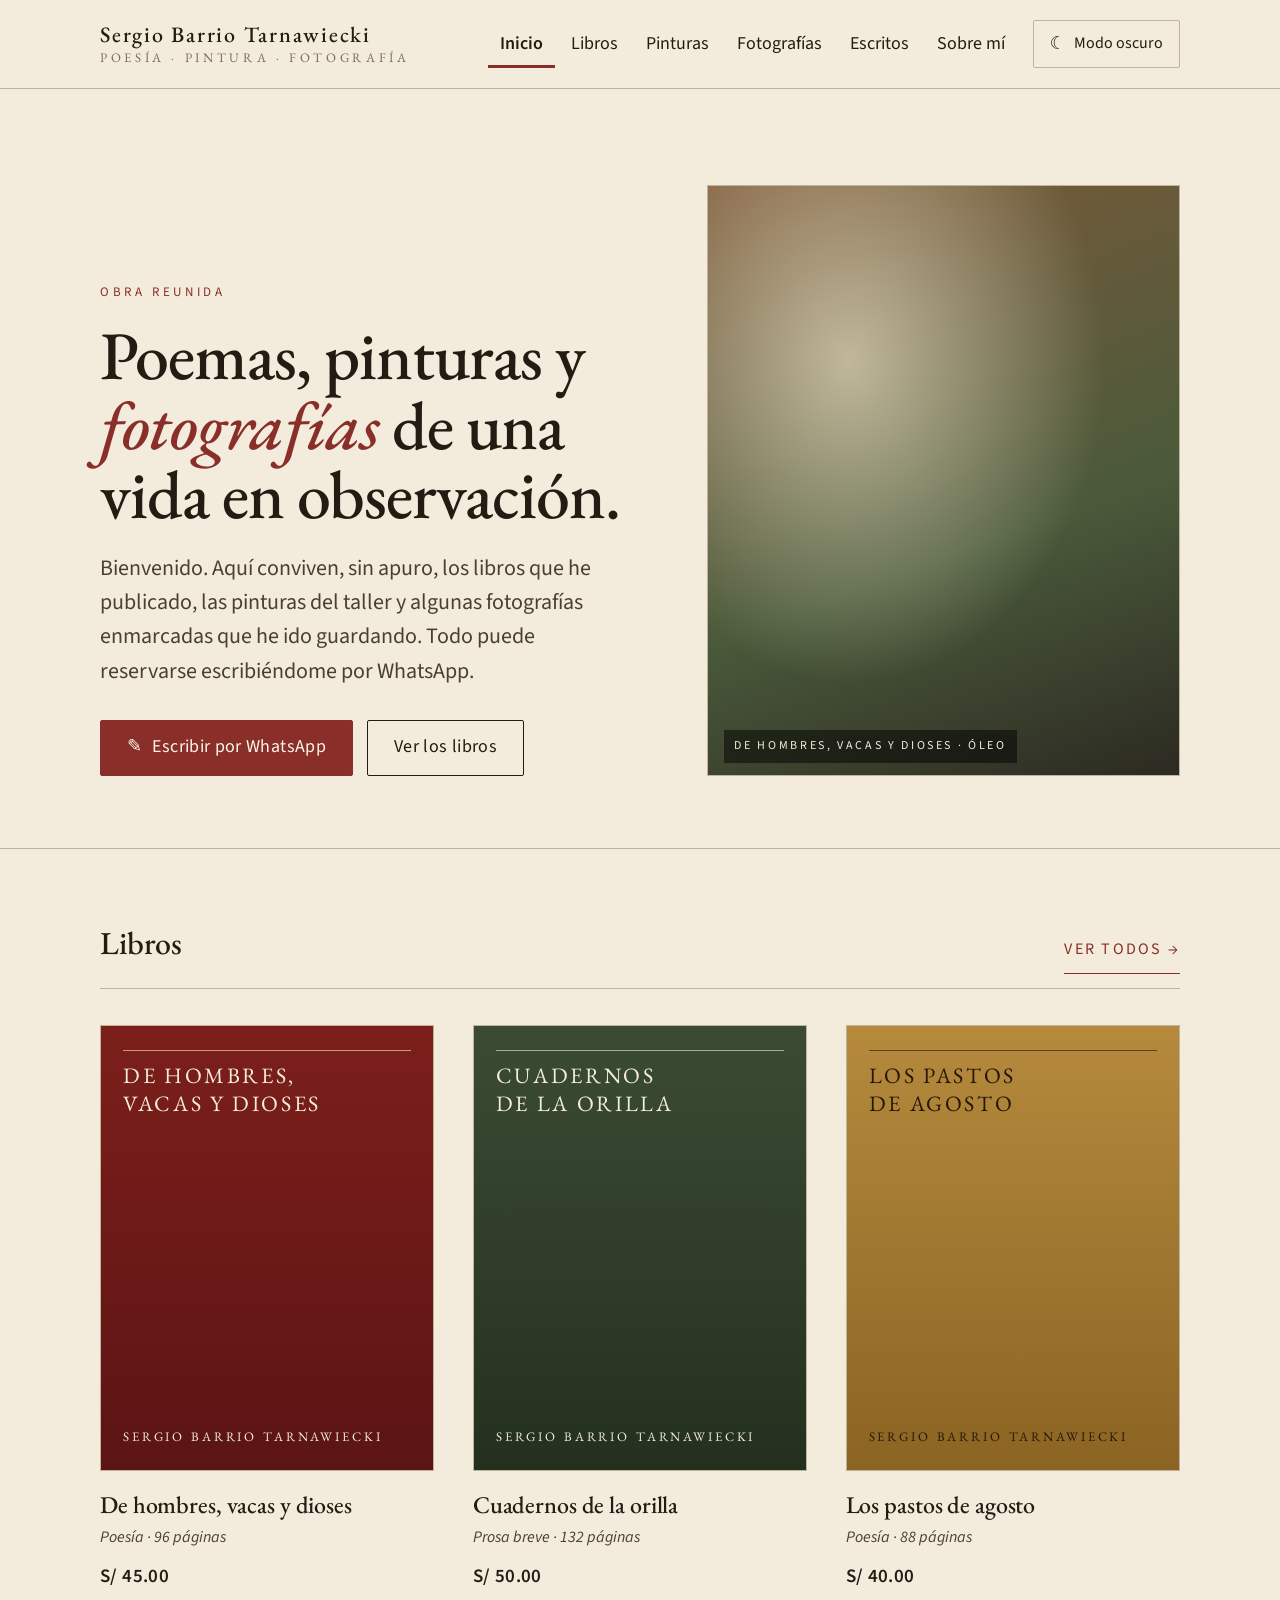
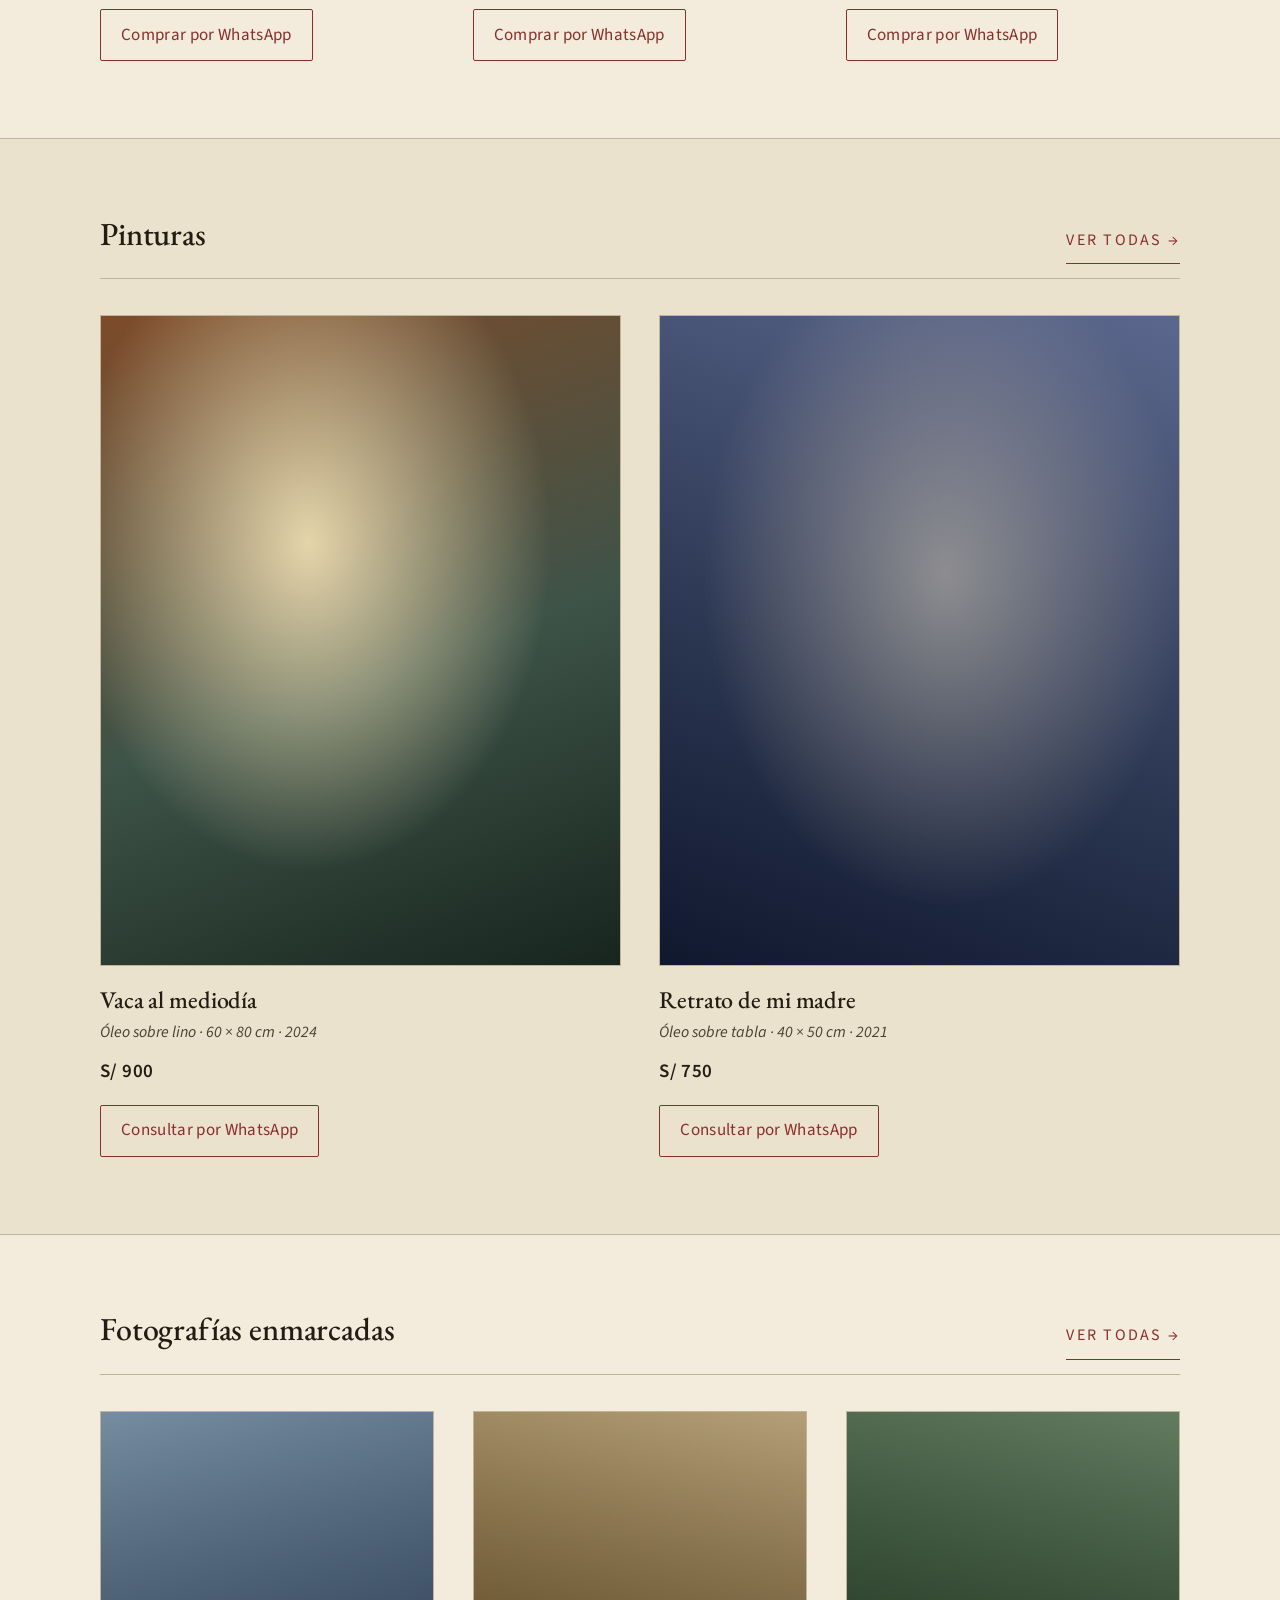
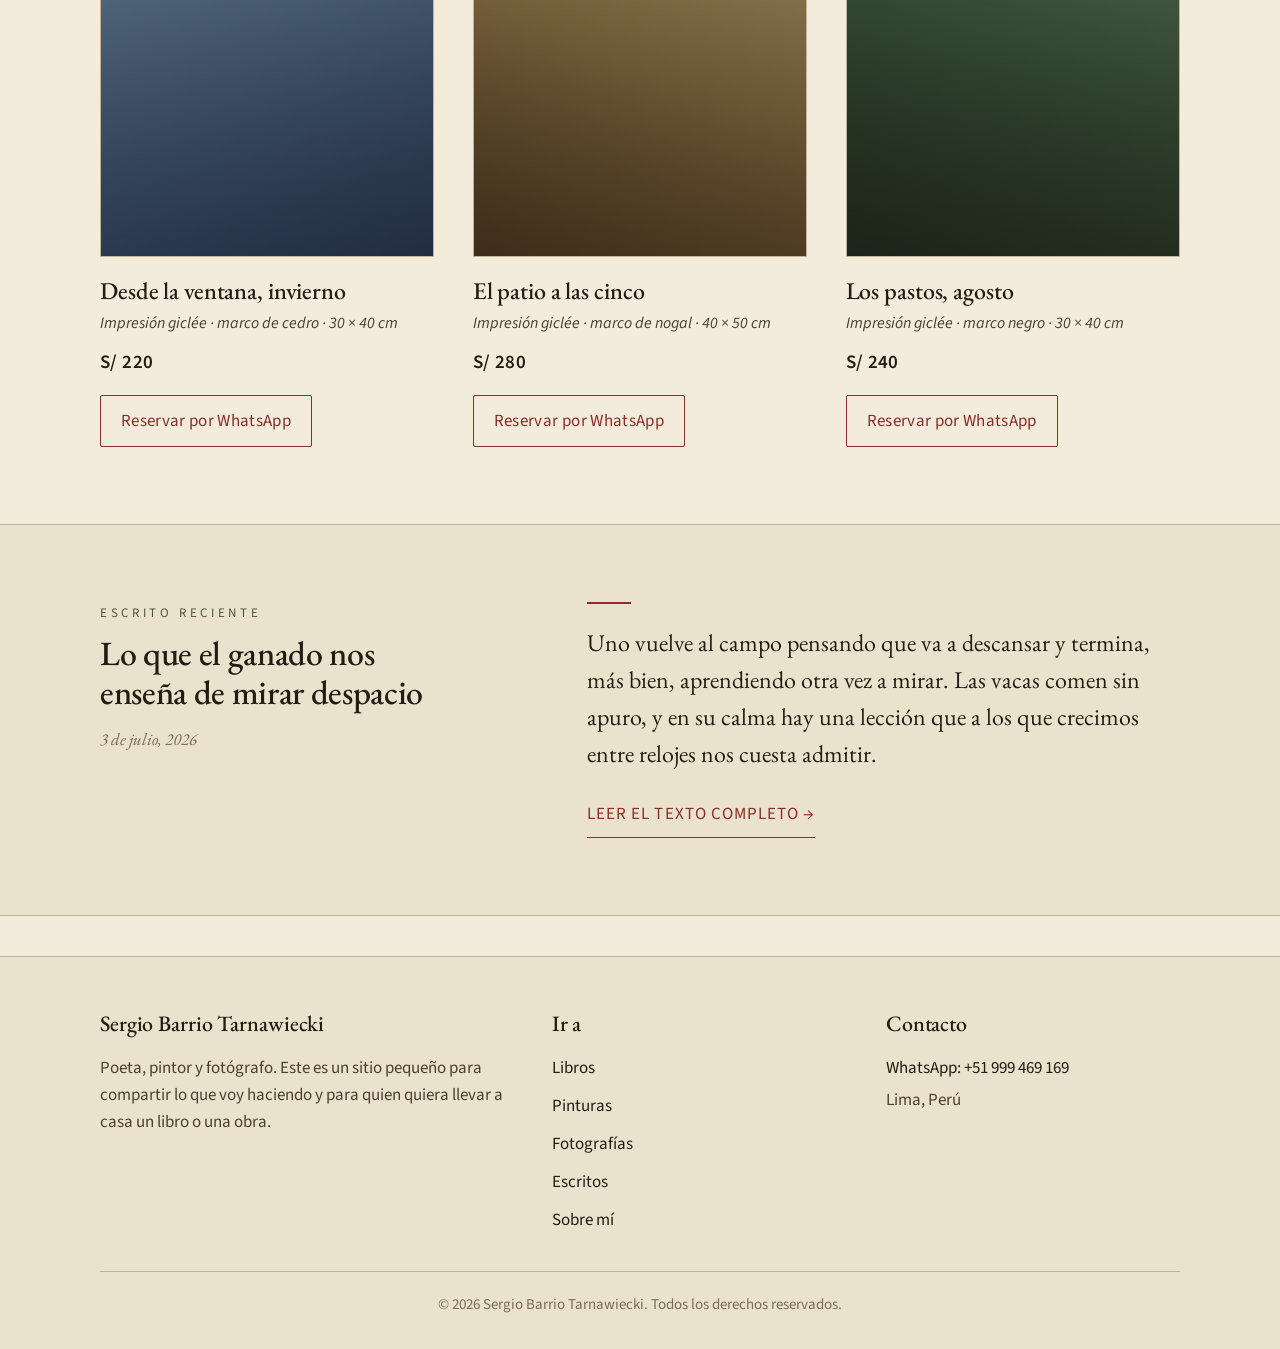
==== index.html @ f4aec934 "Add elder-friendly personal site for Sergio Barrio Tarnawiecki Static HTML/CSS/JS site organized aro" ====
<!doctype html>
<html lang="es">
<head>
  <meta charset="utf-8">
  <meta name="viewport" content="width=device-width, initial-scale=1">
  <title>Sergio Barrio Tarnawiecki — Poesía, pintura y fotografía</title>
  <meta name="description" content="Sitio personal de Sergio Barrio Tarnawiecki. Libros, pinturas y fotografías enmarcadas a la venta, y una selección de escritos.">
  <link rel="stylesheet" href="styles.css">
  <script src="script.js" defer></script>
</head>
<body>
  <a class="skip-link" href="#contenido">Saltar al contenido principal</a>

  <!-- ================= CABECERA ================= -->
  <header class="site-header">
    <div class="container">
      <a class="brand" href="index.html" aria-label="Sergio Barrio Tarnawiecki, inicio">
        Sergio Barrio Tarnawiecki
        <small>Poesía · Pintura · Fotografía</small>
      </a>
      <div class="site-header__nav-wrap">
        <nav class="main-nav" aria-label="Menú principal">
        <ul>
          <li><a href="index.html" aria-current="page">Inicio</a></li>
          <li><a href="libros.html">Libros</a></li>
          <li><a href="pinturas.html">Pinturas</a></li>
          <li><a href="fotografias.html">Fotografías</a></li>
          <li><a href="escritos.html">Escritos</a></li>
          <li><a href="sobre.html">Sobre mí</a></li>
        </ul>
      </nav>
      <button type="button" class="theme-toggle" data-theme-toggle aria-pressed="false">
        <span class="icon" data-theme-icon aria-hidden="true">☾</span>
        <span data-theme-label>Modo oscuro</span>
      </button>
      </div>
    </div>
  </header>

  <main id="contenido">

    <!-- ================= HÉROE ================= -->
    <section class="hero">
      <div class="container hero__grid">
        <div>
          <p class="hero__kicker">Obra reunida</p>
          <h1 class="hero__title">
            Poemas, pinturas y <em>fotografías</em> de una vida en observación.
          </h1>
          <p class="hero__lead">
            Bienvenido. Aquí conviven, sin apuro, los libros que he publicado, las
            pinturas del taller y algunas fotografías enmarcadas que he ido
            guardando. Todo puede reservarse escribiéndome por WhatsApp.
          </p>
          <div class="hero__cta-row">
            <a class="btn btn--primary"
               href="https://wa.me/51999469169?text=Hola%20Sergio%2C%20quisiera%20conversar%20sobre%20su%20obra."
               target="_blank" rel="noopener">
              <span class="btn__icon" aria-hidden="true">✎</span>
              Escribir por WhatsApp
            </a>
            <a class="btn btn--ghost" href="libros.html">Ver los libros</a>
          </div>
        </div>
        <!--
          FIGURA DEL HÉROE
          Cuando tengas una foto de la obra destacada, reemplaza la línea del <div>
          por: <img src="assets/obra-destacada.jpg" alt="Descripción breve de la pintura">
          Mientras tanto, se muestra un fondo pintado por CSS.
        -->
        <figure class="hero__figure painterly" data-caption="De hombres, vacas y dioses · óleo"
                role="img" aria-label="Obra destacada del taller"></figure>
      </div>
    </section>

    <!-- ================= LIBROS (vista previa) ================= -->
    <section class="section">
      <div class="container">
        <div class="section__head">
          <h2>Libros</h2>
          <a class="section__more" href="libros.html">Ver todos →</a>
        </div>

        <div class="grid grid--3">
          <!-- LIBRO 1 -->
          <article class="card">
            <div class="card__thumb book-cover book-cover--red">
              <div class="book-cover__rule"></div>
              <div class="book-cover__title">De hombres,<br>vacas y dioses</div>
              <div class="book-cover__author">Sergio Barrio Tarnawiecki</div>
            </div>
            <h3 class="card__title">De hombres, vacas y dioses</h3>
            <p class="card__meta">Poesía · 96 páginas</p>
            <p class="card__price">S/ 45.00</p>
            <div class="card__actions">
              <a class="btn btn--buy"
                 href="https://wa.me/51999469169?text=Hola%20Sergio%2C%20me%20interesa%20el%20libro%20%22De%20hombres%2C%20vacas%20y%20dioses%22."
                 target="_blank" rel="noopener">Comprar por WhatsApp</a>
            </div>
          </article>

          <!-- LIBRO 2 -->
          <article class="card">
            <div class="card__thumb book-cover book-cover--green">
              <div class="book-cover__rule"></div>
              <div class="book-cover__title">Cuadernos<br>de la orilla</div>
              <div class="book-cover__author">Sergio Barrio Tarnawiecki</div>
            </div>
            <h3 class="card__title">Cuadernos de la orilla</h3>
            <p class="card__meta">Prosa breve · 132 páginas</p>
            <p class="card__price">S/ 50.00</p>
            <div class="card__actions">
              <a class="btn btn--buy"
                 href="https://wa.me/51999469169?text=Hola%20Sergio%2C%20me%20interesa%20el%20libro%20%22Cuadernos%20de%20la%20orilla%22."
                 target="_blank" rel="noopener">Comprar por WhatsApp</a>
            </div>
          </article>

          <!-- LIBRO 3 -->
          <article class="card">
            <div class="card__thumb book-cover book-cover--ochre">
              <div class="book-cover__rule"></div>
              <div class="book-cover__title">Los pastos<br>de agosto</div>
              <div class="book-cover__author">Sergio Barrio Tarnawiecki</div>
            </div>
            <h3 class="card__title">Los pastos de agosto</h3>
            <p class="card__meta">Poesía · 88 páginas</p>
            <p class="card__price">S/ 40.00</p>
            <div class="card__actions">
              <a class="btn btn--buy"
                 href="https://wa.me/51999469169?text=Hola%20Sergio%2C%20me%20interesa%20el%20libro%20%22Los%20pastos%20de%20agosto%22."
                 target="_blank" rel="noopener">Comprar por WhatsApp</a>
            </div>
          </article>
        </div>
      </div>
    </section>

    <!-- ================= PINTURAS (vista previa) ================= -->
    <section class="section section--alt">
      <div class="container">
        <div class="section__head">
          <h2>Pinturas</h2>
          <a class="section__more" href="pinturas.html">Ver todas →</a>
        </div>

        <div class="grid grid--2">
          <!-- PINTURA 1 -->
          <article class="card card--wide">
            <div class="card__thumb painterly painterly--dawn" role="img" aria-label="Pintura al óleo: Vaca al mediodía"></div>
            <h3 class="card__title">Vaca al mediodía</h3>
            <p class="card__meta">Óleo sobre lino · 60 × 80 cm · 2024</p>
            <p class="card__price">S/ 900</p>
            <div class="card__actions">
              <a class="btn btn--buy"
                 href="https://wa.me/51999469169?text=Hola%20Sergio%2C%20me%20interesa%20la%20pintura%20%22Vaca%20al%20mediod%C3%ADa%22."
                 target="_blank" rel="noopener">Consultar por WhatsApp</a>
            </div>
          </article>

          <!-- PINTURA 2 -->
          <article class="card card--wide">
            <div class="card__thumb painterly painterly--blue" role="img" aria-label="Pintura al óleo: Retrato de mi madre"></div>
            <h3 class="card__title">Retrato de mi madre</h3>
            <p class="card__meta">Óleo sobre tabla · 40 × 50 cm · 2021</p>
            <p class="card__price">S/ 750</p>
            <div class="card__actions">
              <a class="btn btn--buy"
                 href="https://wa.me/51999469169?text=Hola%20Sergio%2C%20me%20interesa%20la%20pintura%20%22Retrato%20de%20mi%20madre%22."
                 target="_blank" rel="noopener">Consultar por WhatsApp</a>
            </div>
          </article>
        </div>
      </div>
    </section>

    <!-- ================= FOTOGRAFÍAS (vista previa) ================= -->
    <section class="section">
      <div class="container">
        <div class="section__head">
          <h2>Fotografías enmarcadas</h2>
          <a class="section__more" href="fotografias.html">Ver todas →</a>
        </div>

        <div class="grid grid--3">
          <article class="card">
            <div class="card__thumb painterly painterly--window" role="img" aria-label="Fotografía: Desde la ventana, invierno"></div>
            <h3 class="card__title">Desde la ventana, invierno</h3>
            <p class="card__meta">Impresión giclée · marco de cedro · 30 × 40 cm</p>
            <p class="card__price">S/ 220</p>
            <div class="card__actions">
              <a class="btn btn--buy"
                 href="https://wa.me/51999469169?text=Hola%20Sergio%2C%20me%20interesa%20la%20fotograf%C3%ADa%20%22Desde%20la%20ventana%2C%20invierno%22."
                 target="_blank" rel="noopener">Reservar por WhatsApp</a>
            </div>
          </article>

          <article class="card">
            <div class="card__thumb painterly painterly--patio" role="img" aria-label="Fotografía: El patio a las cinco"></div>
            <h3 class="card__title">El patio a las cinco</h3>
            <p class="card__meta">Impresión giclée · marco de nogal · 40 × 50 cm</p>
            <p class="card__price">S/ 280</p>
            <div class="card__actions">
              <a class="btn btn--buy"
                 href="https://wa.me/51999469169?text=Hola%20Sergio%2C%20me%20interesa%20la%20fotograf%C3%ADa%20%22El%20patio%20a%20las%20cinco%22."
                 target="_blank" rel="noopener">Reservar por WhatsApp</a>
            </div>
          </article>

          <article class="card">
            <div class="card__thumb painterly painterly--field" role="img" aria-label="Fotografía: Los pastos, agosto"></div>
            <h3 class="card__title">Los pastos, agosto</h3>
            <p class="card__meta">Impresión giclée · marco negro · 30 × 40 cm</p>
            <p class="card__price">S/ 240</p>
            <div class="card__actions">
              <a class="btn btn--buy"
                 href="https://wa.me/51999469169?text=Hola%20Sergio%2C%20me%20interesa%20la%20fotograf%C3%ADa%20%22Los%20pastos%2C%20agosto%22."
                 target="_blank" rel="noopener">Reservar por WhatsApp</a>
            </div>
          </article>
        </div>
      </div>
    </section>

    <!-- ================= ESCRITO RECIENTE ================= -->
    <section class="section section--alt">
      <div class="container">
        <div class="featured-writing">
          <div>
            <p class="featured-writing__label">Escrito reciente</p>
            <h2>Lo que el ganado nos enseña de mirar despacio</h2>
            <time datetime="2026-07-03">3 de julio, 2026</time>
          </div>
          <div>
            <blockquote>
              Uno vuelve al campo pensando que va a descansar y termina, más bien,
              aprendiendo otra vez a mirar. Las vacas comen sin apuro, y en su
              calma hay una lección que a los que crecimos entre relojes nos
              cuesta admitir.
            </blockquote>
            <a class="read-more" href="escritos.html#mirar-despacio">Leer el texto completo →</a>
          </div>
        </div>
      </div>
    </section>

  </main>

  <!-- ================= PIE ================= -->
  <footer class="site-footer">
    <div class="container">
      <div class="site-footer__grid">
        <div>
          <h3>Sergio Barrio Tarnawiecki</h3>
          <p>Poeta, pintor y fotógrafo. Este es un sitio pequeño para compartir
             lo que voy haciendo y para quien quiera llevar a casa un libro o
             una obra.</p>
        </div>
        <div>
          <h3>Ir a</h3>
          <ul>
            <li><a href="libros.html">Libros</a></li>
            <li><a href="pinturas.html">Pinturas</a></li>
            <li><a href="fotografias.html">Fotografías</a></li>
            <li><a href="escritos.html">Escritos</a></li>
            <li><a href="sobre.html">Sobre mí</a></li>
          </ul>
        </div>
        <div>
          <h3>Contacto</h3>
          <p>
            <a href="https://wa.me/51999469169?text=Hola%20Sergio."
               target="_blank" rel="noopener">WhatsApp: +51 999 469 169</a>
          </p>
          <p>Lima, Perú</p>
        </div>
      </div>
      <div class="site-footer__bottom">
        © <span id="year">2026</span> Sergio Barrio Tarnawiecki. Todos los derechos reservados.
      </div>
    </div>
  </footer>

  <script>
    document.getElementById('year').textContent = new Date().getFullYear();
  </script>
</body>
</html>
---- styles.css ----
/* ============================================================
   Sergio Barrio Tarnawiecki — sitio personal
   Estilo: "Papel de Otoño" — cálido, literario, editorial
   ============================================================ */

@import url('https://fonts.googleapis.com/css2?family=EB+Garamond:ital,wght@0,400;0,500;0,600;1,400;1,500&family=Source+Sans+3:wght@400;500;600;700&display=swap');

/* ---------- Reset ---------- */
*, *::before, *::after { box-sizing: border-box; }
html { scroll-behavior: smooth; }
body, h1, h2, h3, h4, p, ul, ol, figure, blockquote { margin: 0; }
ul, ol { padding: 0; list-style: none; }
img { max-width: 100%; height: auto; display: block; }
button { font: inherit; cursor: pointer; }
a { color: inherit; }

/* ---------- Design tokens (claro por defecto) ---------- */
:root {
  --paper:    #F3ECDC;
  --paper-2:  #EBE2CE;
  --paper-3:  #E5DAC0;
  --ink:      #241C13;
  --ink-2:    #4C3F30;
  --ink-3:    #7A6B58;
  --oxblood:  #8A2E2A;
  --oxblood-2:#A83D38;
  --moss:     #4A5A3A;
  --ochre:    #C89B4A;
  --rule:     #BFB39A;
  --rule-2:   #D6CCB4;
  --focus:    #241C13;

  --font-display: "EB Garamond", "Iowan Old Style", "Palatino Linotype", "Book Antiqua", Georgia, serif;
  --font-body:    "Source Sans 3", "Optima", "Candara", "Segoe UI", system-ui, sans-serif;

  --fs-body: 19px;
  --fs-lead: 22px;
  --fs-h4:   24px;
  --fs-h3:   32px;
  --fs-h2:   clamp(36px, 4.4vw, 52px);
  --fs-h1:   clamp(44px, 5.6vw, 68px);

  --touch:   56px;
  --touch-sm: 52px;

  --container: 1160px;
  --gutter: clamp(20px, 4vw, 40px);
}

@media (prefers-color-scheme: dark) {
  :root {
    --paper:    #14100A;
    --paper-2:  #1E1811;
    --paper-3:  #2B2318;
    --ink:      #F0E8D3;
    --ink-2:    #C7BCA2;
    --ink-3:    #8F836C;
    --oxblood:  #D46E60;
    --oxblood-2:#B85042;
    --moss:     #9BB283;
    --ochre:    #E0B25E;
    --rule:     #3A3226;
    --rule-2:   #4A4032;
    --focus:    #F0E8D3;
  }
}

:root[data-theme="light"] {
  --paper: #F3ECDC; --paper-2: #EBE2CE; --paper-3: #E5DAC0;
  --ink: #241C13; --ink-2: #4C3F30; --ink-3: #7A6B58;
  --oxblood: #8A2E2A; --oxblood-2: #A83D38;
  --moss: #4A5A3A; --ochre: #C89B4A;
  --rule: #BFB39A; --rule-2: #D6CCB4;
  --focus: #241C13;
}
:root[data-theme="dark"] {
  --paper: #14100A; --paper-2: #1E1811; --paper-3: #2B2318;
  --ink: #F0E8D3; --ink-2: #C7BCA2; --ink-3: #8F836C;
  --oxblood: #D46E60; --oxblood-2: #B85042;
  --moss: #9BB283; --ochre: #E0B25E;
  --rule: #3A3226; --rule-2: #4A4032;
  --focus: #F0E8D3;
}

/* ---------- Base ---------- */
body {
  background: var(--paper);
  color: var(--ink);
  font-family: var(--font-body);
  font-size: var(--fs-body);
  line-height: 1.7;
  -webkit-font-smoothing: antialiased;
  text-rendering: optimizeLegibility;
  min-height: 100vh;
  display: flex;
  flex-direction: column;
}

main { flex: 1; }

/* Focus visible para navegación con teclado */
a:focus-visible,
button:focus-visible,
[tabindex]:focus-visible {
  outline: 3px solid var(--focus);
  outline-offset: 3px;
  border-radius: 2px;
}

/* Enlace "saltar al contenido" */
.skip-link {
  position: absolute;
  left: -9999px;
  top: 0;
  background: var(--ink);
  color: var(--paper);
  padding: 14px 20px;
  font-size: 18px;
  z-index: 100;
  text-decoration: none;
}
.skip-link:focus { left: 12px; top: 12px; }

/* ---------- Contenedor ---------- */
.container {
  width: 100%;
  max-width: var(--container);
  margin: 0 auto;
  padding: 0 var(--gutter);
}

/* ---------- Cabecera del sitio ---------- */
.site-header {
  border-bottom: 1px solid var(--rule);
  background: var(--paper);
  position: sticky;
  top: 0;
  z-index: 40;
}
.site-header .container {
  display: flex;
  align-items: center;
  justify-content: space-between;
  gap: 16px 24px;
  min-height: 88px;
  flex-wrap: wrap;
  padding-top: 16px;
  padding-bottom: 16px;
}
.site-header__nav-wrap {
  display: flex;
  align-items: center;
  gap: 8px 16px;
  flex-wrap: wrap;
  justify-content: flex-end;
  flex: 1 1 auto;
}
.brand {
  font-family: var(--font-display);
  font-weight: 500;
  font-size: 22px;
  letter-spacing: 0.08em;
  text-decoration: none;
  color: var(--ink);
  line-height: 1.2;
}
.brand .brand__dot { color: var(--oxblood); padding: 0 6px; }
.brand small {
  display: block;
  font-size: 13px;
  letter-spacing: 0.28em;
  text-transform: uppercase;
  color: var(--ink-3);
  font-weight: 400;
  margin-top: 2px;
}

/* Nav principal */
.main-nav ul {
  display: flex;
  flex-wrap: wrap;
  gap: 4px;
}
.main-nav a {
  display: inline-flex;
  align-items: center;
  min-height: 48px;
  padding: 0 12px;
  color: var(--ink);
  text-decoration: none;
  font-size: 18px;
}
.main-nav a[aria-current="page"] {
  box-shadow: inset 0 -3px 0 var(--oxblood);
  font-weight: 600;
}
.main-nav a:hover { color: var(--oxblood); }

/* Toggle de modo (claro/oscuro) */
.theme-toggle {
  display: inline-flex;
  align-items: center;
  gap: 8px;
  min-height: 48px;
  padding: 0 16px;
  background: transparent;
  color: var(--ink);
  border: 1px solid var(--rule);
  border-radius: 2px;
  font-size: 16px;
}
.theme-toggle:hover { border-color: var(--ink); }
.theme-toggle .icon { font-size: 18px; }

/* ---------- Hero (home) ---------- */
.hero {
  padding: clamp(56px, 8vw, 96px) 0 clamp(48px, 6vw, 72px);
  border-bottom: 1px solid var(--rule);
}
.hero__grid {
  display: grid;
  grid-template-columns: 1.15fr 1fr;
  gap: clamp(32px, 5vw, 64px);
  align-items: end;
}
.hero__kicker {
  font-size: 13px;
  letter-spacing: 0.28em;
  text-transform: uppercase;
  color: var(--oxblood);
  margin-bottom: 18px;
}
.hero__title {
  font-family: var(--font-display);
  font-weight: 500;
  font-size: var(--fs-h1);
  line-height: 1.02;
  letter-spacing: -0.015em;
  text-wrap: balance;
  margin-bottom: 22px;
}
.hero__title em {
  font-style: italic;
  color: var(--oxblood);
  font-weight: 500;
}
.hero__lead {
  font-size: var(--fs-lead);
  line-height: 1.55;
  color: var(--ink-2);
  max-width: 46ch;
  margin-bottom: 32px;
}
.hero__cta-row {
  display: flex;
  flex-wrap: wrap;
  gap: 14px;
}

/* Figura del héroe (obra destacada) */
.hero__figure {
  aspect-ratio: 4 / 5;
  border: 1px solid var(--rule);
  position: relative;
  overflow: hidden;
}
.hero__figure img { width: 100%; height: 100%; object-fit: cover; }
.hero__figure::after {
  content: attr(data-caption);
  position: absolute;
  left: 16px;
  bottom: 12px;
  font-size: 12px;
  letter-spacing: 0.22em;
  text-transform: uppercase;
  color: #F3ECDC;
  background: rgba(0,0,0,.5);
  padding: 6px 10px;
}

/* Placeholder pictórico (para cuando no hay foto todavía) */
.painterly {
  background:
    radial-gradient(ellipse at 30% 30%, rgba(255,246,220,.6), transparent 55%),
    linear-gradient(160deg, #7C5A3A 0%, #4A5A3A 60%, #2C2A22 100%);
}
.painterly--blue {
  background:
    radial-gradient(ellipse at 55% 40%, rgba(210,200,180,.55), transparent 60%),
    linear-gradient(200deg, #5B678D 0%, #2A3550 60%, #10182E 100%);
}
.painterly--dawn {
  background:
    radial-gradient(ellipse at 40% 35%, rgba(255,236,190,.85), transparent 55%),
    linear-gradient(160deg, #7E4B2A 0%, #3E5348 55%, #17251E 100%);
}
.painterly--field {
  background:
    linear-gradient(180deg, rgba(30,30,20,.15), rgba(30,30,20,.55)),
    linear-gradient(200deg, #6E8C6F 0%, #3B5A3E 55%, #1B2A1E 100%);
}
.painterly--window {
  background:
    linear-gradient(180deg, rgba(30,42,68,.2), rgba(30,42,68,.55)),
    linear-gradient(160deg, #8CA6B8 0%, #4C6376 60%, #263041 100%);
}
.painterly--patio {
  background:
    linear-gradient(180deg, rgba(60,40,20,.15), rgba(60,40,20,.55)),
    linear-gradient(200deg, #C9B48A 0%, #8B764A 55%, #3F3320 100%);
}
.book-cover {
  position: relative;
  color: #F3ECDC;
  font-family: var(--font-display);
}
.book-cover--red    { background: linear-gradient(180deg, #7C1F1B 0%, #5B1414 100%); }
.book-cover--green  { background: linear-gradient(180deg, #3B4B33 0%, #24301F 100%); }
.book-cover--ochre  { background: linear-gradient(180deg, #B58A3D 0%, #8B6423 100%); color: #24170A; }
.book-cover__title {
  position: absolute;
  left: 22px; right: 22px; top: 36px;
  font-size: 22px;
  letter-spacing: 0.12em;
  line-height: 1.25;
  text-transform: uppercase;
}
.book-cover__author {
  position: absolute;
  left: 22px; right: 22px; bottom: 22px;
  font-size: 13px;
  letter-spacing: 0.22em;
  text-transform: uppercase;
}
.book-cover__rule {
  position: absolute;
  left: 22px; right: 22px; top: 24px;
  height: 1px;
  background: currentColor;
  opacity: 0.6;
}

/* ---------- Botones ---------- */
.btn {
  display: inline-flex;
  align-items: center;
  justify-content: center;
  gap: 10px;
  min-height: var(--touch);
  padding: 0 26px;
  font-size: 18px;
  letter-spacing: 0.02em;
  text-decoration: none;
  border-radius: 2px;
  border: 1px solid transparent;
  transition: transform .1s ease;
}
.btn:active { transform: translateY(1px); }
.btn--primary {
  background: var(--oxblood);
  color: #FBF6E9;
  border-color: var(--oxblood);
}
.btn--primary:hover { background: var(--oxblood-2); border-color: var(--oxblood-2); }
.btn--ghost {
  background: transparent;
  color: var(--ink);
  border-color: var(--ink);
}
.btn--ghost:hover { background: var(--ink); color: var(--paper); }
.btn--buy {
  min-height: var(--touch-sm);
  padding: 0 20px;
  font-size: 17px;
  background: transparent;
  color: var(--oxblood);
  border-color: var(--oxblood);
}
.btn--buy:hover { background: var(--oxblood); color: #FBF6E9; }
.btn__icon { font-size: 18px; }

/* ---------- Cabecera de página interna ---------- */
.page-header {
  padding: clamp(48px, 6vw, 80px) 0 clamp(28px, 3vw, 40px);
  border-bottom: 1px solid var(--rule);
}
.page-header__kicker {
  font-size: 13px;
  letter-spacing: 0.28em;
  text-transform: uppercase;
  color: var(--oxblood);
  margin-bottom: 14px;
}
.page-header__title {
  font-family: var(--font-display);
  font-weight: 500;
  font-size: var(--fs-h2);
  line-height: 1.05;
  letter-spacing: -0.01em;
  text-wrap: balance;
  margin-bottom: 16px;
}
.page-header__lead {
  font-size: var(--fs-lead);
  line-height: 1.55;
  color: var(--ink-2);
  max-width: 62ch;
}

/* ---------- Secciones ---------- */
.section {
  padding: clamp(48px, 6vw, 80px) 0;
}
.section--alt {
  background: var(--paper-2);
  border-top: 1px solid var(--rule);
  border-bottom: 1px solid var(--rule);
}
.section__head {
  display: flex;
  align-items: baseline;
  justify-content: space-between;
  border-bottom: 1px solid var(--rule);
  padding-bottom: 14px;
  margin-bottom: 36px;
  gap: 20px;
  flex-wrap: wrap;
}
.section__head h2 {
  font-family: var(--font-display);
  font-weight: 500;
  font-size: var(--fs-h3);
  letter-spacing: -0.005em;
  line-height: 1.15;
}
.section__more {
  font-size: 16px;
  letter-spacing: 0.14em;
  text-transform: uppercase;
  color: var(--oxblood);
  text-decoration: none;
  border-bottom: 1px solid var(--oxblood);
  padding-bottom: 3px;
  min-height: 44px;
  display: inline-flex;
  align-items: center;
}
.section__more:hover { color: var(--oxblood-2); border-color: var(--oxblood-2); }

/* ---------- Grid de tarjetas ---------- */
.grid {
  display: grid;
  gap: clamp(28px, 3vw, 40px);
}
.grid--3 { grid-template-columns: repeat(3, 1fr); }
.grid--2 { grid-template-columns: repeat(2, 1fr); }
@media (max-width: 900px) {
  .grid--3 { grid-template-columns: repeat(2, 1fr); }
  .grid--2 { grid-template-columns: 1fr; }
}
@media (max-width: 620px) {
  .grid--3 { grid-template-columns: 1fr; }
}

/* ---------- Tarjeta ---------- */
.card {
  display: flex;
  flex-direction: column;
}
.card__thumb {
  aspect-ratio: 3 / 4;
  border: 1px solid var(--rule);
  overflow: hidden;
  position: relative;
}
/* Fondo de reserva sólo cuando no hay una clase de placeholder aplicada.
   :where() tiene especificidad 0, así que .painterly y .book-cover--* siempre ganan. */
:where(.card__thumb):not(.painterly):not(.book-cover) { background: var(--paper-3); }
.card--wide .card__thumb { aspect-ratio: 4 / 5; }
.card__thumb img {
  width: 100%; height: 100%; object-fit: cover;
}
.card__title {
  font-family: var(--font-display);
  font-weight: 500;
  font-size: var(--fs-h4);
  margin-top: 20px;
  letter-spacing: -0.005em;
  line-height: 1.2;
}
.card__meta {
  font-size: 16px;
  color: var(--ink-2);
  font-style: italic;
  margin-top: 4px;
}
.card__desc {
  font-size: 17px;
  color: var(--ink-2);
  line-height: 1.6;
  margin-top: 12px;
}
.card__price {
  font-size: 19px;
  margin-top: 10px;
  letter-spacing: 0.02em;
  color: var(--ink);
  font-weight: 600;
}
.card__actions {
  margin-top: 16px;
  display: flex;
  gap: 10px;
  flex-wrap: wrap;
}

/* ---------- Escritos (blog) ---------- */
.writings-toc {
  background: var(--paper-2);
  border: 1px solid var(--rule);
  padding: 24px 28px;
  margin-bottom: 48px;
}
.writings-toc h2 {
  font-family: var(--font-display);
  font-size: 22px;
  font-weight: 500;
  margin-bottom: 12px;
}
.writings-toc ol {
  counter-reset: toc;
  display: grid;
  gap: 8px;
}
.writings-toc li {
  counter-increment: toc;
  display: flex;
  gap: 14px;
  align-items: baseline;
}
.writings-toc li::before {
  content: counter(toc, decimal-leading-zero);
  font-family: var(--font-display);
  font-size: 15px;
  color: var(--ink-3);
  font-variant-numeric: tabular-nums;
}
.writings-toc a {
  color: var(--ink);
  text-decoration: none;
  font-size: 18px;
  border-bottom: 1px solid transparent;
  padding-bottom: 2px;
}
.writings-toc a:hover {
  color: var(--oxblood);
  border-bottom-color: var(--oxblood);
}
.writings-toc time {
  font-size: 15px;
  color: var(--ink-3);
  font-style: italic;
  margin-left: auto;
  white-space: nowrap;
}

.writing {
  max-width: 68ch;
  margin: 0 auto;
  padding: 40px 0;
  border-bottom: 1px solid var(--rule);
}
.writing:last-of-type { border-bottom: none; }
.writing__header { margin-bottom: 32px; }
.writing__kicker {
  font-size: 13px;
  letter-spacing: 0.28em;
  text-transform: uppercase;
  color: var(--moss);
  margin-bottom: 10px;
}
.writing__title {
  font-family: var(--font-display);
  font-weight: 500;
  font-size: clamp(30px, 3.4vw, 40px);
  line-height: 1.1;
  letter-spacing: -0.01em;
  text-wrap: balance;
  margin-bottom: 8px;
}
.writing__date {
  font-family: var(--font-display);
  font-style: italic;
  font-size: 18px;
  color: var(--ink-3);
}
.writing__body p {
  font-size: 20px;
  line-height: 1.7;
  margin-bottom: 22px;
  color: var(--ink);
}
.writing__body p:first-of-type::first-letter {
  font-family: var(--font-display);
  float: left;
  font-size: 4.8em;
  line-height: 0.85;
  padding: 8px 12px 0 0;
  color: var(--oxblood);
  font-weight: 500;
}
.writing__body figure {
  margin: 32px 0;
}
.writing__body figure img,
.writing__body figure .painterly {
  aspect-ratio: 3 / 2;
  width: 100%;
}
.writing__body figcaption {
  font-family: var(--font-display);
  font-style: italic;
  font-size: 16px;
  color: var(--ink-3);
  text-align: center;
  margin-top: 10px;
}
.writing__body blockquote {
  font-family: var(--font-display);
  font-style: italic;
  font-size: 24px;
  line-height: 1.55;
  border-left: 3px solid var(--oxblood);
  padding-left: 24px;
  margin: 28px 0;
  color: var(--ink);
}
.writing__body h3 {
  font-family: var(--font-display);
  font-weight: 500;
  font-size: 26px;
  margin-top: 36px;
  margin-bottom: 12px;
  letter-spacing: -0.005em;
}

/* ---------- Sobre el autor ---------- */
.about-grid {
  display: grid;
  grid-template-columns: 1fr 1.4fr;
  gap: clamp(32px, 5vw, 64px);
  align-items: start;
}
.about-portrait {
  aspect-ratio: 4 / 5;
  border: 1px solid var(--rule);
  overflow: hidden;
  position: relative;
}
.about-portrait img { width: 100%; height: 100%; object-fit: cover; }
.about-portrait--placeholder {
  background:
    radial-gradient(ellipse at 45% 35%, rgba(255,240,210,.5), transparent 60%),
    linear-gradient(160deg, #6B5237 0%, #3A2C1D 100%);
}
.about-body h2 {
  font-family: var(--font-display);
  font-weight: 500;
  font-size: var(--fs-h3);
  letter-spacing: -0.005em;
  margin-bottom: 16px;
}
.about-body p {
  font-size: 20px;
  line-height: 1.7;
  color: var(--ink-2);
  margin-bottom: 20px;
  max-width: 62ch;
}
.about-body p strong { color: var(--ink); font-weight: 600; }

/* ---------- Cita destacada de "Escrito reciente" en home ---------- */
.featured-writing {
  display: grid;
  grid-template-columns: 1fr 1.4fr;
  gap: clamp(32px, 5vw, 64px);
  align-items: start;
}
.featured-writing__label {
  font-size: 13px;
  letter-spacing: 0.28em;
  text-transform: uppercase;
  color: var(--moss);
  margin-bottom: 10px;
}
.featured-writing h2 {
  font-family: var(--font-display);
  font-weight: 500;
  font-size: 34px;
  line-height: 1.15;
  letter-spacing: -0.01em;
  margin-bottom: 12px;
  text-wrap: balance;
}
.featured-writing time {
  font-family: var(--font-display);
  font-style: italic;
  font-size: 17px;
  color: var(--ink-3);
}
.featured-writing blockquote {
  font-family: var(--font-display);
  font-size: 24px;
  line-height: 1.55;
  color: var(--ink);
  margin-bottom: 22px;
}
.featured-writing blockquote::before {
  content: "";
  display: block;
  width: 44px;
  height: 2px;
  background: var(--oxblood);
  margin-bottom: 20px;
}
.featured-writing .read-more {
  display: inline-flex;
  align-items: center;
  min-height: 44px;
  color: var(--oxblood);
  font-size: 17px;
  letter-spacing: 0.06em;
  text-transform: uppercase;
  text-decoration: none;
  border-bottom: 1px solid var(--oxblood);
  padding-bottom: 3px;
}
.featured-writing .read-more:hover { color: var(--oxblood-2); border-color: var(--oxblood-2); }

/* ---------- Footer ---------- */
.site-footer {
  background: var(--paper-2);
  border-top: 1px solid var(--rule);
  padding: 48px 0 32px;
  margin-top: 40px;
}
.site-footer__grid {
  display: grid;
  grid-template-columns: 1.4fr 1fr 1fr;
  gap: 40px;
  margin-bottom: 32px;
}
.site-footer h3 {
  font-family: var(--font-display);
  font-weight: 500;
  font-size: 22px;
  margin-bottom: 12px;
  letter-spacing: -0.005em;
}
.site-footer p, .site-footer li {
  font-size: 17px;
  color: var(--ink-2);
  line-height: 1.6;
}
.site-footer ul { display: grid; gap: 6px; }
.site-footer a {
  color: var(--ink);
  text-decoration: none;
  border-bottom: 1px solid transparent;
  padding-bottom: 2px;
  min-height: 32px;
  display: inline-flex;
  align-items: center;
}
.site-footer a:hover { color: var(--oxblood); border-bottom-color: var(--oxblood); }
.site-footer__bottom {
  border-top: 1px solid var(--rule);
  padding-top: 20px;
  font-size: 15px;
  color: var(--ink-3);
  text-align: center;
}

/* ---------- Responsive ---------- */
@media (max-width: 900px) {
  .hero__grid,
  .about-grid,
  .featured-writing,
  .site-footer__grid { grid-template-columns: 1fr; }
  .site-header .container { min-height: 72px; }
  .brand { font-size: 20px; }
  .main-nav a { padding: 0 12px; font-size: 17px; }
  .writings-toc li { flex-wrap: wrap; }
  .writings-toc time { margin-left: 0; width: 100%; }
}

/* ---------- Reducir movimiento ---------- */
@media (prefers-reduced-motion: reduce) {
  html { scroll-behavior: auto; }
  * { transition: none !important; animation: none !important; }
}

/* ---------- Impresión (para los escritos) ---------- */
@media print {
  .site-header, .site-footer, .writings-toc, .btn { display: none !important; }
  body { background: white; color: black; }
  .writing { max-width: none; padding: 0; margin-bottom: 40px; }
  .writing__title { font-size: 32px; }
  .writing__body p { font-size: 14pt; }
}
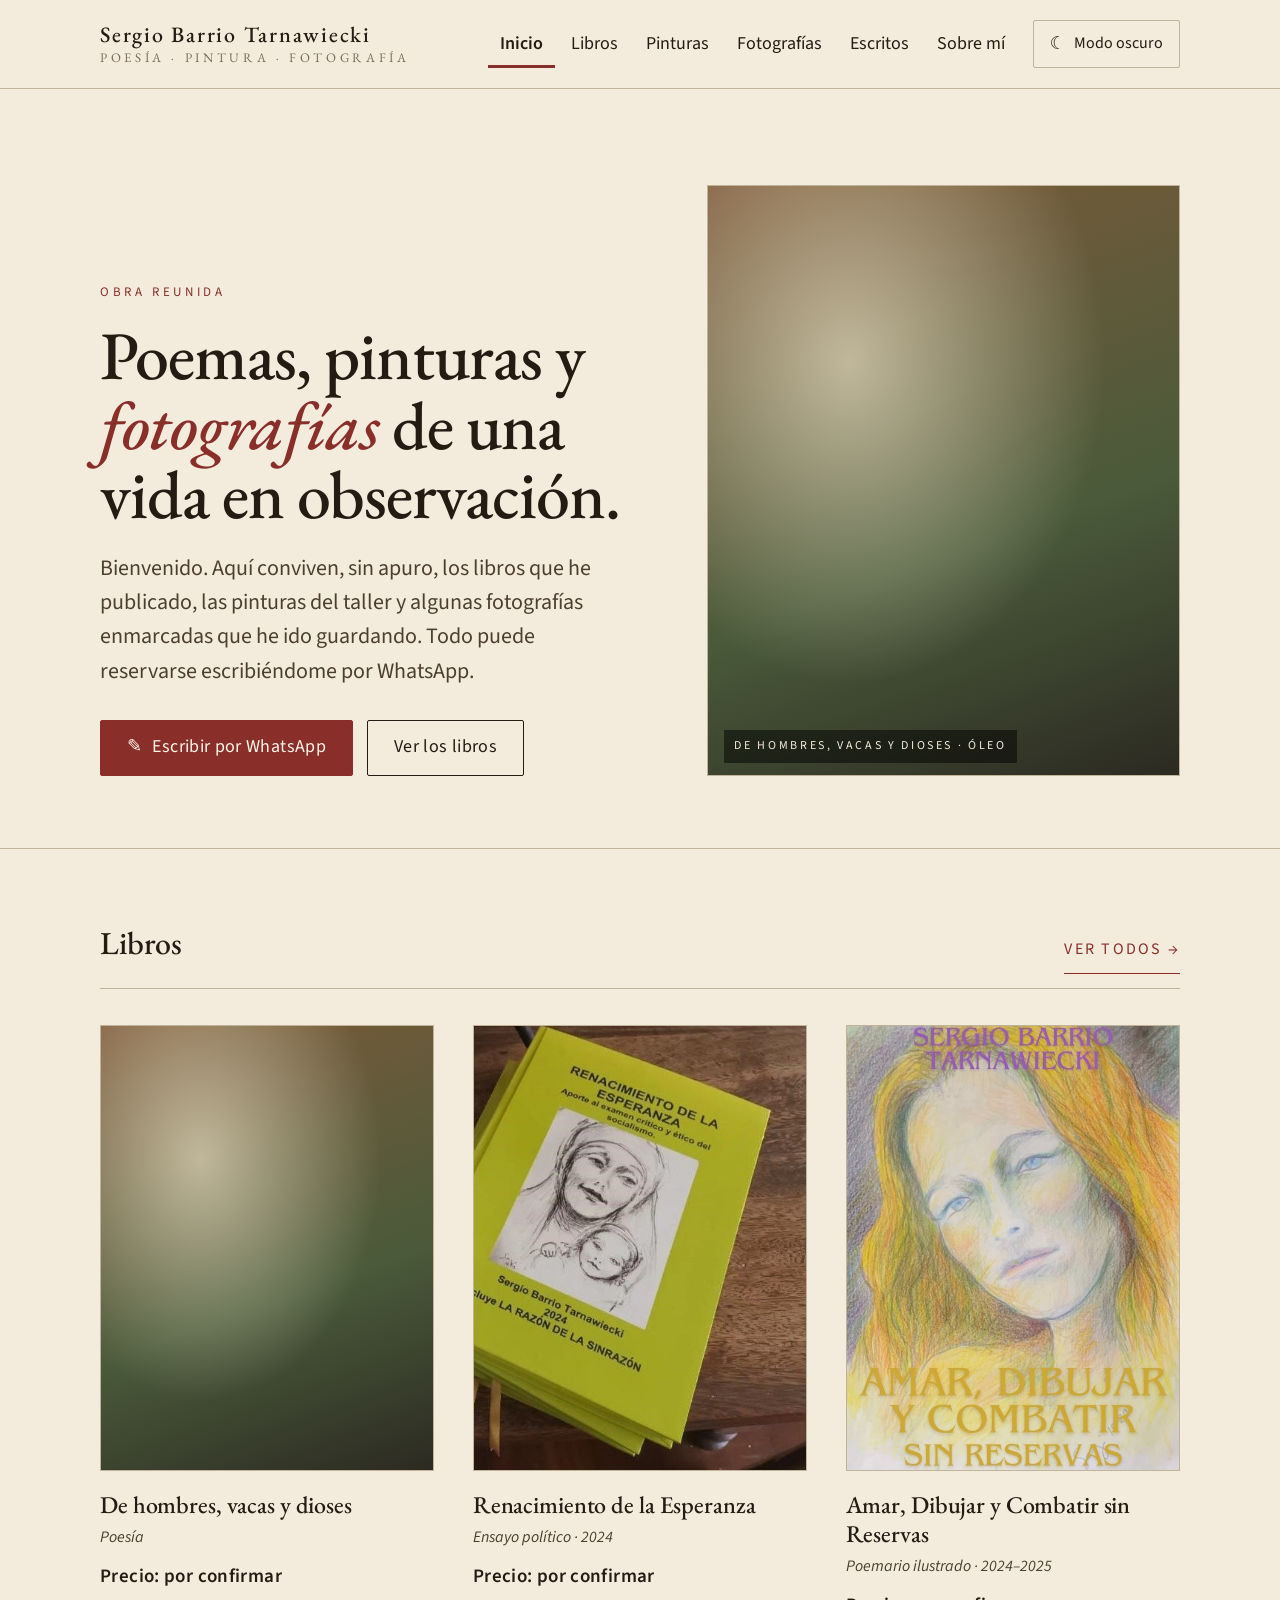
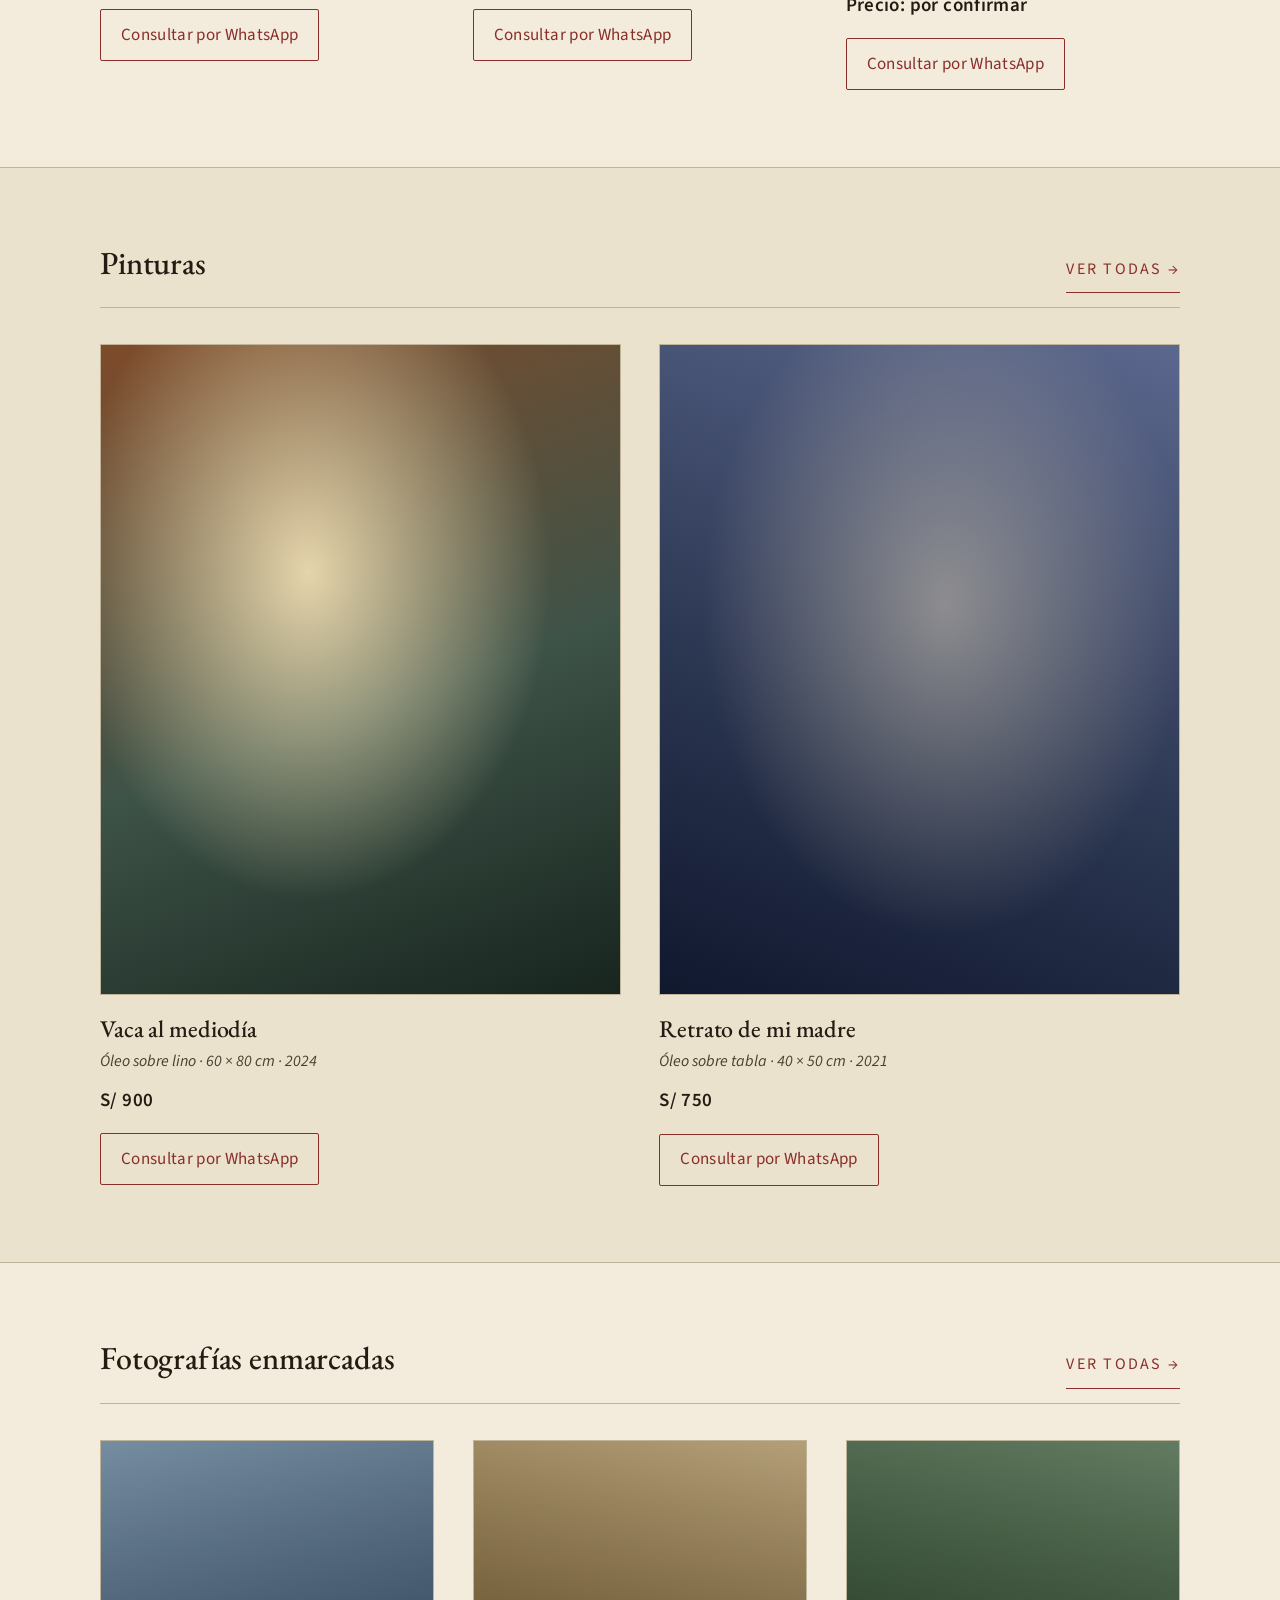
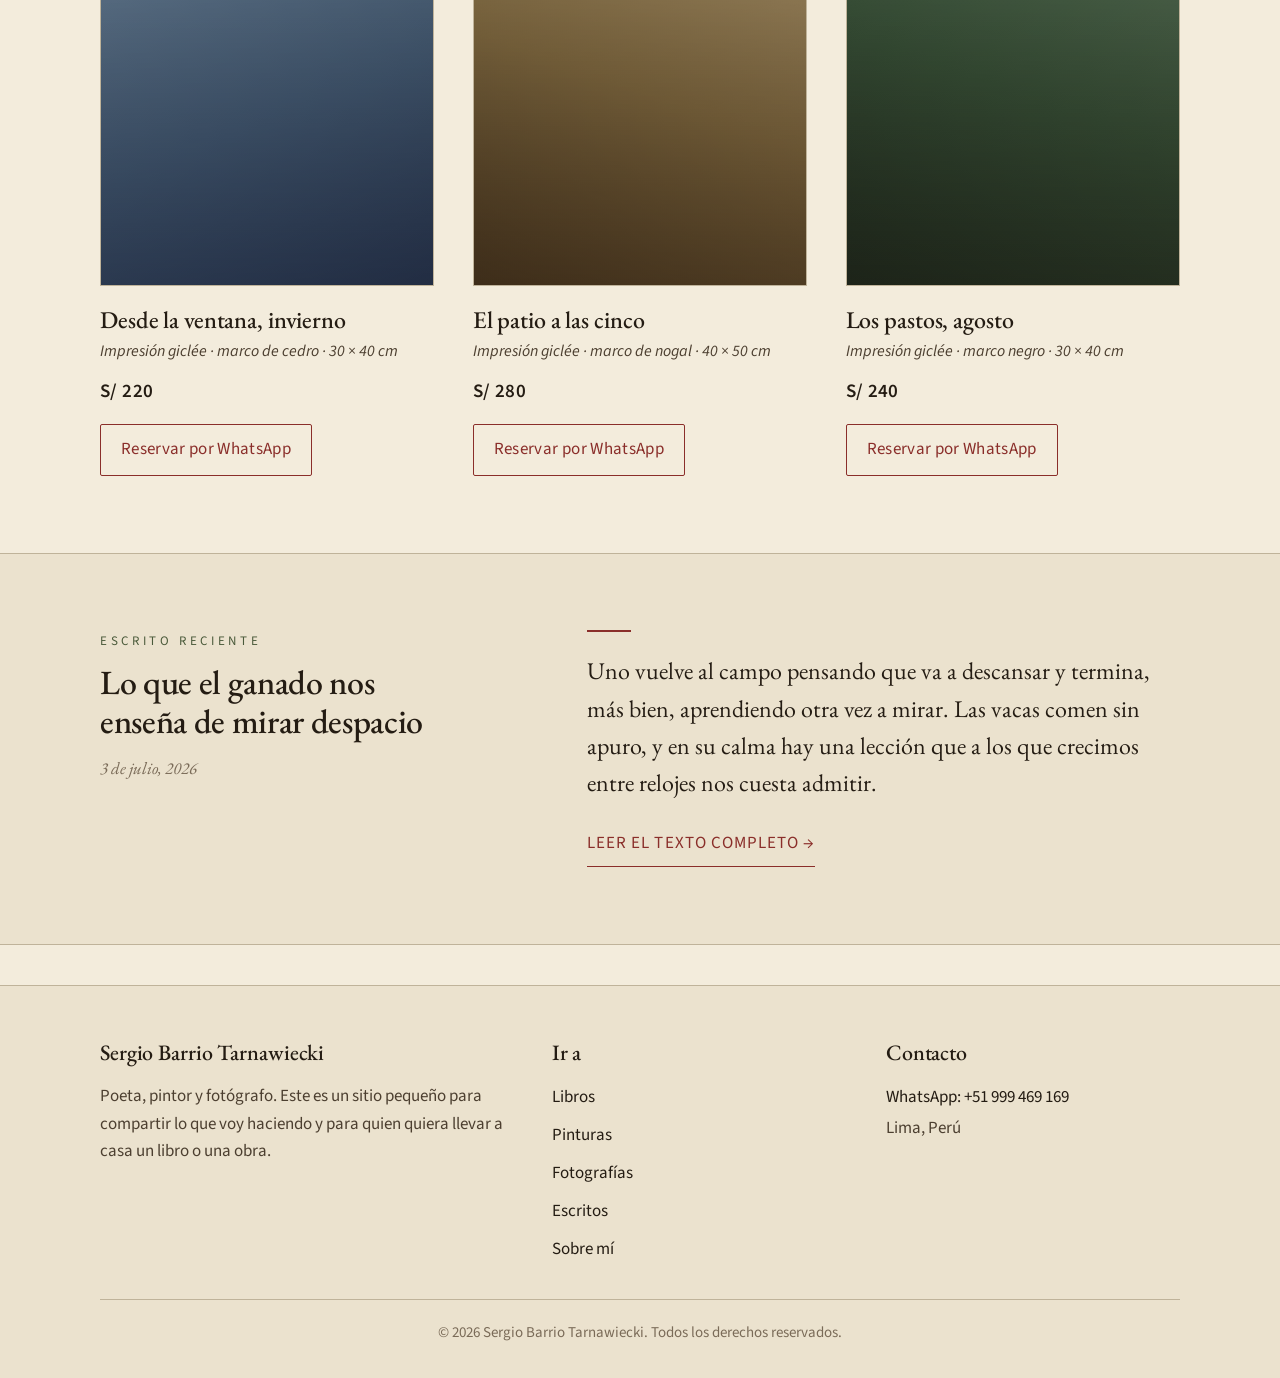
==== commit e3eb37a7: "Replace placeholder book catalog with Sergio's real 12 titles Extracted the real book catalog from t" ====
--- a/index.html
+++ b/index.html
@@ -82,54 +82,46 @@
         </div>
 
         <div class="grid grid--3">
-          <!-- LIBRO 1 -->
-          <article class="card">
-            <div class="card__thumb book-cover book-cover--red">
-              <div class="book-cover__rule"></div>
-              <div class="book-cover__title">De hombres,<br>vacas y dioses</div>
-              <div class="book-cover__author">Sergio Barrio Tarnawiecki</div>
-            </div>
+          <!-- LIBRO 1 — libro insignia, portada pendiente -->
+          <article class="card">
+            <div class="card__thumb painterly" role="img" aria-label="De hombres, vacas y dioses (portada pendiente)"></div>
             <h3 class="card__title">De hombres, vacas y dioses</h3>
-            <p class="card__meta">Poesía · 96 páginas</p>
-            <p class="card__price">S/ 45.00</p>
-            <div class="card__actions">
-              <a class="btn btn--buy"
-                 href="https://wa.me/51999469169?text=Hola%20Sergio%2C%20me%20interesa%20el%20libro%20%22De%20hombres%2C%20vacas%20y%20dioses%22."
-                 target="_blank" rel="noopener">Comprar por WhatsApp</a>
+            <p class="card__meta">Poesía</p>
+            <p class="card__price">Precio: por confirmar</p>
+            <div class="card__actions">
+              <a class="btn btn--buy"
+                 href="https://wa.me/51999469169?text=Hola%20Sergio%2C%20me%20interesa%20el%20libro%20%22De%20hombres%2C%20vacas%20y%20dioses%22.%20%C2%BFCu%C3%A1l%20es%20el%20precio%3F"
+                 target="_blank" rel="noopener">Consultar por WhatsApp</a>
             </div>
           </article>
 
           <!-- LIBRO 2 -->
           <article class="card">
-            <div class="card__thumb book-cover book-cover--green">
-              <div class="book-cover__rule"></div>
-              <div class="book-cover__title">Cuadernos<br>de la orilla</div>
-              <div class="book-cover__author">Sergio Barrio Tarnawiecki</div>
-            </div>
-            <h3 class="card__title">Cuadernos de la orilla</h3>
-            <p class="card__meta">Prosa breve · 132 páginas</p>
-            <p class="card__price">S/ 50.00</p>
-            <div class="card__actions">
-              <a class="btn btn--buy"
-                 href="https://wa.me/51999469169?text=Hola%20Sergio%2C%20me%20interesa%20el%20libro%20%22Cuadernos%20de%20la%20orilla%22."
-                 target="_blank" rel="noopener">Comprar por WhatsApp</a>
+            <div class="card__thumb">
+              <img src="assets/libros/renacimiento-esperanza.jpg" alt="Portada de Renacimiento de la Esperanza">
+            </div>
+            <h3 class="card__title">Renacimiento de la Esperanza</h3>
+            <p class="card__meta">Ensayo político · 2024</p>
+            <p class="card__price">Precio: por confirmar</p>
+            <div class="card__actions">
+              <a class="btn btn--buy"
+                 href="https://wa.me/51999469169?text=Hola%20Sergio%2C%20me%20interesa%20el%20libro%20%22Renacimiento%20de%20la%20Esperanza%22.%20%C2%BFCu%C3%A1l%20es%20el%20precio%3F"
+                 target="_blank" rel="noopener">Consultar por WhatsApp</a>
             </div>
           </article>
 
           <!-- LIBRO 3 -->
           <article class="card">
-            <div class="card__thumb book-cover book-cover--ochre">
-              <div class="book-cover__rule"></div>
-              <div class="book-cover__title">Los pastos<br>de agosto</div>
-              <div class="book-cover__author">Sergio Barrio Tarnawiecki</div>
-            </div>
-            <h3 class="card__title">Los pastos de agosto</h3>
-            <p class="card__meta">Poesía · 88 páginas</p>
-            <p class="card__price">S/ 40.00</p>
-            <div class="card__actions">
-              <a class="btn btn--buy"
-                 href="https://wa.me/51999469169?text=Hola%20Sergio%2C%20me%20interesa%20el%20libro%20%22Los%20pastos%20de%20agosto%22."
-                 target="_blank" rel="noopener">Comprar por WhatsApp</a>
+            <div class="card__thumb">
+              <img src="assets/libros/amar-dibujar-combatir.jpg" alt="Portada de Amar, Dibujar y Combatir sin Reservas">
+            </div>
+            <h3 class="card__title">Amar, Dibujar y Combatir sin Reservas</h3>
+            <p class="card__meta">Poemario ilustrado · 2024–2025</p>
+            <p class="card__price">Precio: por confirmar</p>
+            <div class="card__actions">
+              <a class="btn btn--buy"
+                 href="https://wa.me/51999469169?text=Hola%20Sergio%2C%20me%20interesa%20el%20libro%20%22Amar%2C%20Dibujar%20y%20Combatir%20sin%20Reservas%22.%20%C2%BFCu%C3%A1l%20es%20el%20precio%3F"
+                 target="_blank" rel="noopener">Consultar por WhatsApp</a>
             </div>
           </article>
         </div>
--- a/styles.css
+++ b/styles.css
@@ -309,37 +309,6 @@
     linear-gradient(180deg, rgba(60,40,20,.15), rgba(60,40,20,.55)),
     linear-gradient(200deg, #C9B48A 0%, #8B764A 55%, #3F3320 100%);
 }
-.book-cover {
-  position: relative;
-  color: #F3ECDC;
-  font-family: var(--font-display);
-}
-.book-cover--red    { background: linear-gradient(180deg, #7C1F1B 0%, #5B1414 100%); }
-.book-cover--green  { background: linear-gradient(180deg, #3B4B33 0%, #24301F 100%); }
-.book-cover--ochre  { background: linear-gradient(180deg, #B58A3D 0%, #8B6423 100%); color: #24170A; }
-.book-cover__title {
-  position: absolute;
-  left: 22px; right: 22px; top: 36px;
-  font-size: 22px;
-  letter-spacing: 0.12em;
-  line-height: 1.25;
-  text-transform: uppercase;
-}
-.book-cover__author {
-  position: absolute;
-  left: 22px; right: 22px; bottom: 22px;
-  font-size: 13px;
-  letter-spacing: 0.22em;
-  text-transform: uppercase;
-}
-.book-cover__rule {
-  position: absolute;
-  left: 22px; right: 22px; top: 24px;
-  height: 1px;
-  background: currentColor;
-  opacity: 0.6;
-}
-
 /* ---------- Botones ---------- */
 .btn {
   display: inline-flex;
